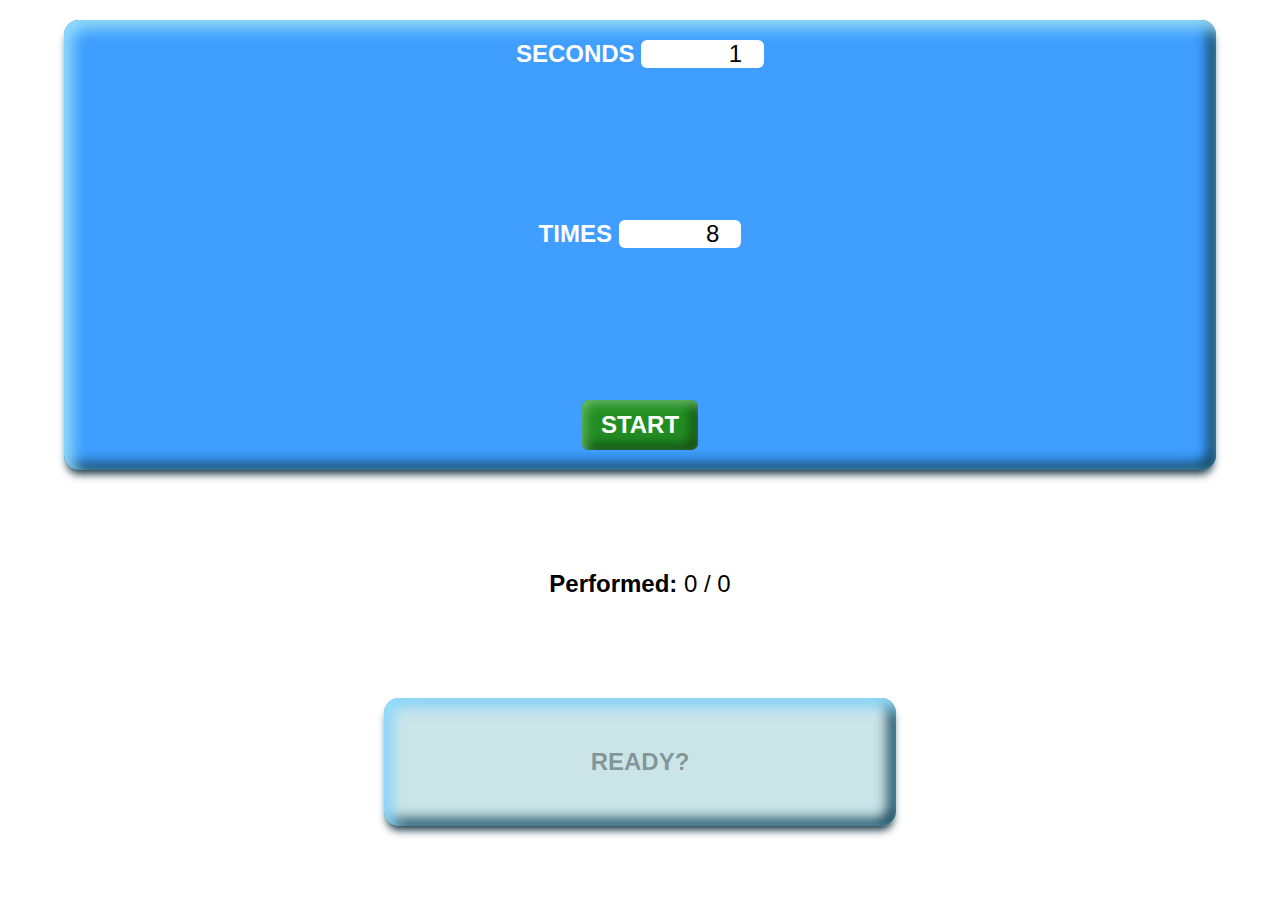
==== index.html @ 666898d5 "Improve UI" ====
<!DOCTYPE html>
<html lang="en">
<head>
    <meta charset="UTF-8">
    <meta name="viewport" content="width=device-width, initial-scale=1.0">
    <meta http-equiv="X-UA-Compatible" content="ie=edge">
    <title>Timer</title>
    <link rel="shortcut icon" href="favicon.ico" />
    <link rel="manifest" href="manifest.webmanifest">
    <link rel="stylesheet" href="styles/index.css">
</head>
<body>
    <!-- SOUNDS -->
    <audio id="startSound">
        <source src="start.ogg" type="audio/ogg">
    </audio>
    <audio id="stopSound">
        <source src="stop.ogg" type="audio/ogg">
    </audio>
    <audio id="endSound">
        <source src="end.ogg" type="audio/ogg">
    </audio>


    <!-- TIMER options -->
    <div id="container" class="blue-ctn">
        <div>
            <label for="duration">SECONDS </label>
            <input id="duration" type="number" inputmode="numeric"
                   pattern="[0-9]*" placeholder="" value="1"
            >
        </div>
        <div>            
            <label for="cycles">TIMES </label>
            <input id="cycles" type="number" inputmode="numeric"
                   pattern="[0-9]*" placeholder="" value="8"
            >
        </div>
        <button id="start" onclick="start(this)">START</button>
    </div>

    <!-- TIMER info -->
    <div id="counter">
        <b>Performed:</b> 
        <span id="performed">0</span> 
        <span id="total">/ 0</span>
    </div>    
    <!-- <div id="rem-ctn">
        <b>Remaining:</b> <span id="remaining">x</span>
    </div> -->
    <div id="timer" class="rest blue-ctn">
        READY?
    </div>

    <!-- JS -->
    <script src="scripts/index.js"></script>
    <script src="scripts/sounds.js"></script>
    <script src="scripts/pwa.js"></script>
    <script src="scripts/screenLocker.js"></script>
    <script src="sw.js"></script>
</body>
</html>
---- styles/index.css ----
* {
    font-family: -apple-system, BlinkMacSystemFont, 'Segoe UI', Roboto, Oxygen, Ubuntu, Cantarell, 'Open Sans', 'Helvetica Neue', sans-serif;
    /* transition: color .4s, border .4s; */
    font-size: x-large;
}

label {
    font-weight: 600;
    color: #fff;
}

input {
    width: 8.5vw;
    border: none;
    border-radius: 6px;
    padding: 0 7px;
    text-align: right;
}

button {
    cursor: pointer;
}

.rest {
    color: rgba(0, 0, 0, 0.356);
}

#container {
    width: 90vw;
    min-height: 50vh;
    padding: 20px;
    margin-top: 20px;
}

@media only screen and (max-width: 600px) {
    #container {
        min-height: fit-content;
    }   

    #container > *:not(:first-child) {
        margin-top: 20px;
    }
}

.blue-ctn {
    box-sizing: border-box;
    display: flex;
    flex-direction: column;
    justify-content: space-between;
    align-items: center;
    border-radius: 15px;
    margin: auto;
    text-align: center;
    background-color: #3f9eff;
    box-shadow: inset  6px  6px 14px  3px #92ddff, 
                inset -5px -4px 14px  2px #002e42, 
                       0px  7px  9px -3px #123240;
}

#start {
    /* border: solid rgb(63, 63, 63) 1px; */
    /* border: none;
    color: rgb(255, 255, 255);
    width: 100px;
    border-radius: 20px;
    font-weight: 600;
    background-image: linear-gradient(-5deg, rgb(0, 126, 0), #33e433); */
    box-shadow: inset  3px  4px 12px 0px #6cc56c, 
                inset -4px -3px 14px 0px #052605;
    border-radius: 7px;
    border: none;
    color: rgb(255, 255, 255);
    background: #228e22;
    /* width: 100px; */
    font-weight: 600;
    /* background-image: linear-gradient(-5deg, green, #33e433); */
    padding: 11px 19px;
    transition: all .2;
}

#start:disabled {
    box-shadow: inset  0px 0px 0px 0px #6cc56c, 
                inset  0px 0px 0px 0px #052605;
    background-image: linear-gradient(-5deg, gray, rgb(99, 85, 85));
    /* border-color: rgb(209, 209, 209); */
    color: rgb(209, 209, 209);
}

#timer, #done {
    margin: auto;
    margin-top: 100px;
    text-align: center;
    width: 40vw;
    padding: 50px;
    font-weight: 900;
    font-size: x-large;
    border-radius: 15px;
    background-color: #cae4e8
}

#counter {
    font-size: x-large;
    text-align: center;
    margin-top: 100px;
}
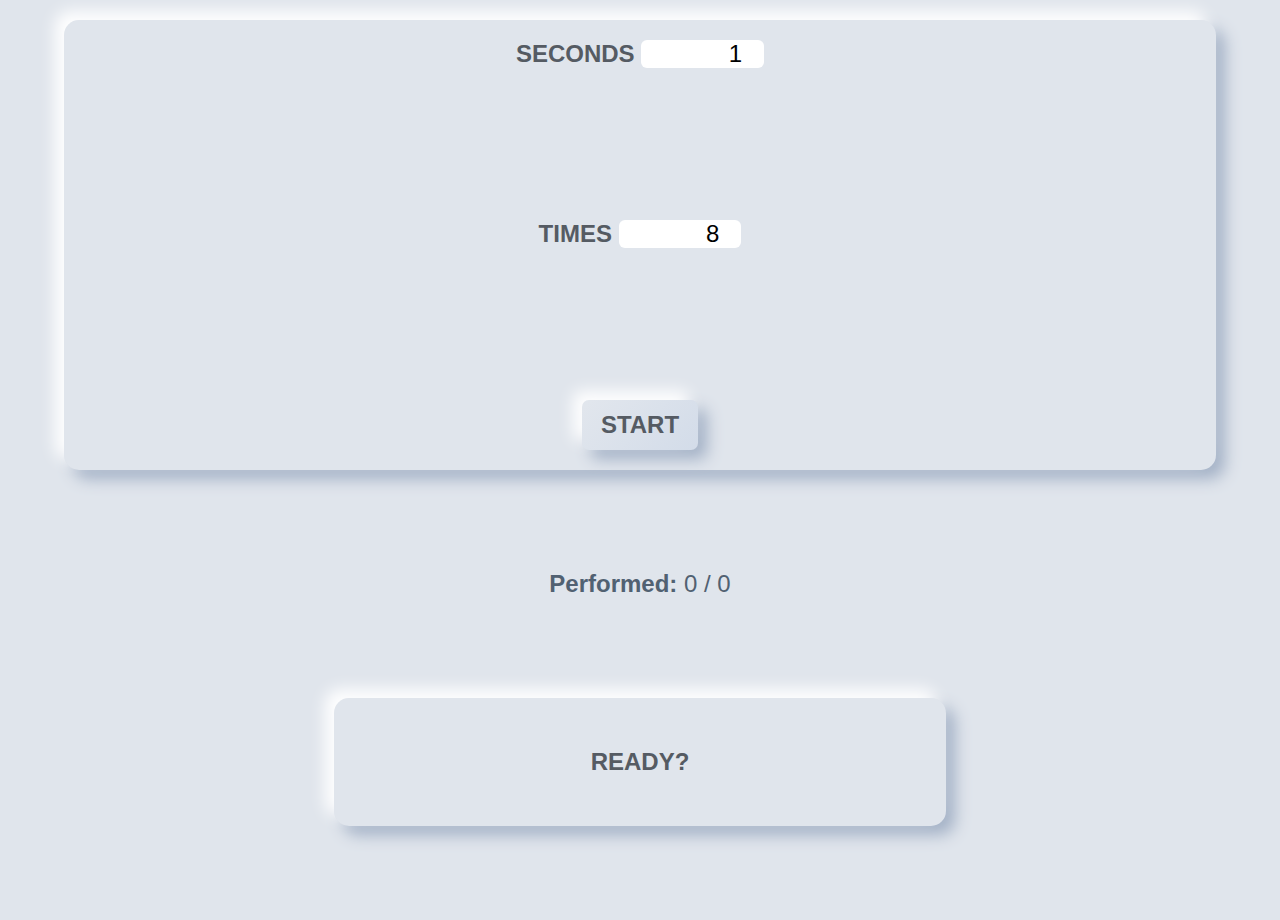
==== commit cc9d3a89: "Add neuromporphism effect" ====
--- a/index.html
+++ b/index.html
@@ -23,7 +23,7 @@
 
 
     <!-- TIMER options -->
-    <div id="container" class="blue-ctn">
+    <div id="container" class="timer-ctn neuromorph">
         <div>
             <label for="duration">SECONDS </label>
             <input id="duration" type="number" inputmode="numeric"
@@ -36,7 +36,7 @@
                    pattern="[0-9]*" placeholder="" value="8"
             >
         </div>
-        <button id="start" onclick="start(this)">START</button>
+        <button id="start" class="neuromorph convex" onclick="start(this)">START</button>
     </div>
 
     <!-- TIMER info -->
@@ -48,7 +48,7 @@
     <!-- <div id="rem-ctn">
         <b>Remaining:</b> <span id="remaining">x</span>
     </div> -->
-    <div id="timer" class="rest blue-ctn">
+    <div id="timer" class="rest neuromorph">
         READY?
     </div>
 
--- a/styles/index.css
+++ b/styles/index.css
@@ -4,9 +4,15 @@
     font-size: x-large;
 }
 
+body {
+    margin: 0;
+    height: 100vh;
+    width: 100vw;
+    background-color: #e0e5ec;
+}
+
 label {
     font-weight: 600;
-    color: #fff;
 }
 
 input {
@@ -25,24 +31,7 @@
     color: rgba(0, 0, 0, 0.356);
 }
 
-#container {
-    width: 90vw;
-    min-height: 50vh;
-    padding: 20px;
-    margin-top: 20px;
-}
-
-@media only screen and (max-width: 600px) {
-    #container {
-        min-height: fit-content;
-    }   
-
-    #container > *:not(:first-child) {
-        margin-top: 20px;
-    }
-}
-
-.blue-ctn {
+.timer-ctn {
     box-sizing: border-box;
     display: flex;
     flex-direction: column;
@@ -51,31 +40,53 @@
     border-radius: 15px;
     margin: auto;
     text-align: center;
-    background-color: #3f9eff;
+    margin-top: 20px;
+    width: 90vw;
+    min-height: 50vh;
+    padding: 20px;
+
+    /* REPLACED BY NEUROMORPH */
+    /* background-color: #3f9eff;
     box-shadow: inset  6px  6px 14px  3px #92ddff, 
                 inset -5px -4px 14px  2px #002e42, 
-                       0px  7px  9px -3px #123240;
+                       0px  7px  9px -3px #123240; */
 }
 
+@media only screen and (max-width: 600px) {
+    .timer-ctn {
+        min-height: fit-content;
+    }   
+
+    .timer-ctn > *:not(:first-child) {
+        margin-top: 20px;
+    }
+}
+
+.neuromorph {
+    box-shadow: -9px -9px 16px #fff, 
+                 9px  9px 16px #a3b1c6;
+    color: rgb(85, 91, 99);
+    transition: all .2s;
+}
+
+.convex {
+    background: linear-gradient(-45deg, rgba(0, 73, 184, 0.06), rgba(255, 255, 255, 0.06));
+}
+
+.concave {
+    background: linear-gradient(135deg, rgba(0, 78, 196, 0.06), rgba(255, 255, 255, 0.06));
+}
+
+
 #start {
-    /* border: solid rgb(63, 63, 63) 1px; */
-    /* border: none;
-    color: rgb(255, 255, 255);
-    width: 100px;
-    border-radius: 20px;
-    font-weight: 600;
-    background-image: linear-gradient(-5deg, rgb(0, 126, 0), #33e433); */
-    box-shadow: inset  3px  4px 12px 0px #6cc56c, 
+    /* box-shadow: inset  3px  4px 12px 0px #6cc56c, 
                 inset -4px -3px 14px 0px #052605;
+                background: #228e22; */
     border-radius: 7px;
     border: none;
-    color: rgb(255, 255, 255);
-    background: #228e22;
-    /* width: 100px; */
     font-weight: 600;
-    /* background-image: linear-gradient(-5deg, green, #33e433); */
     padding: 11px 19px;
-    transition: all .2;
+    transition: all .2s;
 }
 
 #start:disabled {
@@ -95,11 +106,12 @@
     font-weight: 900;
     font-size: x-large;
     border-radius: 15px;
-    background-color: #cae4e8
+    /* background-color: #cae4e8 */
 }
 
 #counter {
     font-size: x-large;
     text-align: center;
     margin-top: 100px;
+    color: #516172;
 }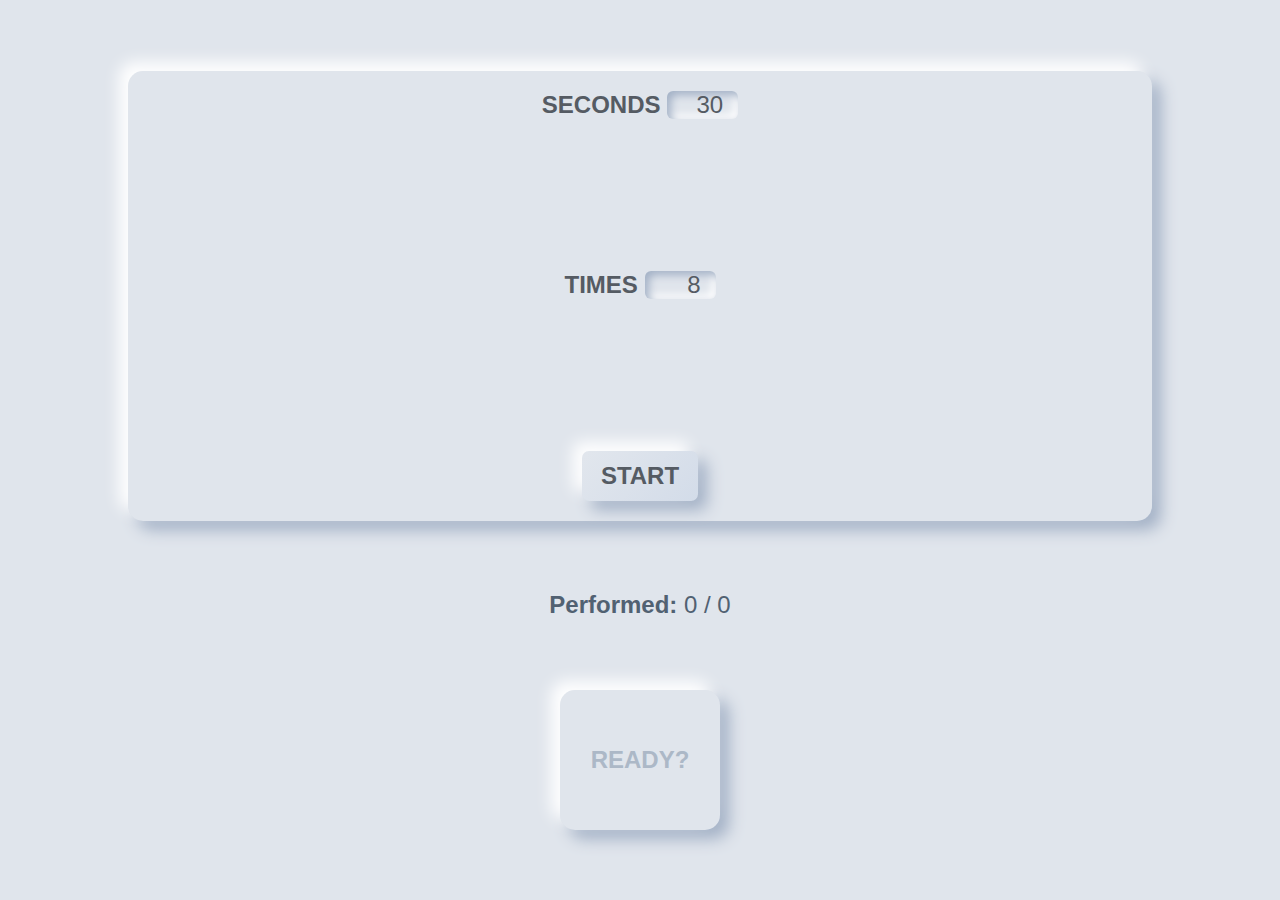
==== commit 9a093433: "improve UI" ====
--- a/index.html
+++ b/index.html
@@ -23,20 +23,22 @@
 
 
     <!-- TIMER options -->
-    <div id="container" class="timer-ctn neuromorph">
+    <div id="container" class="timer-ctn neumorph">
         <div>
             <label for="duration">SECONDS </label>
-            <input id="duration" type="number" inputmode="numeric"
-                   pattern="[0-9]*" placeholder="" value="1"
+            <input id="duration" class="neumorph" 
+                   type="number" inputmode="numeric"
+                   pattern="[0-9]*" placeholder="" value="30"
             >
         </div>
         <div>            
             <label for="cycles">TIMES </label>
-            <input id="cycles" type="number" inputmode="numeric"
+            <input id="cycles" class="neumorph"
+                   type="number" inputmode="numeric"
                    pattern="[0-9]*" placeholder="" value="8"
             >
         </div>
-        <button id="start" class="neuromorph convex" onclick="start(this)">START</button>
+        <button id="start" class="neumorph convex" onclick="start(this)">START</button>
     </div>
 
     <!-- TIMER info -->
@@ -48,7 +50,7 @@
     <!-- <div id="rem-ctn">
         <b>Remaining:</b> <span id="remaining">x</span>
     </div> -->
-    <div id="timer" class="rest neuromorph">
+    <div id="timer" class="rest neumorph">
         READY?
     </div>
 
--- a/styles/index.css
+++ b/styles/index.css
@@ -2,6 +2,7 @@
     font-family: -apple-system, BlinkMacSystemFont, 'Segoe UI', Roboto, Oxygen, Ubuntu, Cantarell, 'Open Sans', 'Helvetica Neue', sans-serif;
     /* transition: color .4s, border .4s; */
     font-size: x-large;
+    box-sizing: border-box;
 }
 
 body {
@@ -9,6 +10,8 @@
     height: 100vh;
     width: 100vw;
     background-color: #e0e5ec;
+    display: flex;
+    flex-direction: column;
 }
 
 label {
@@ -16,11 +19,25 @@
 }
 
 input {
-    width: 8.5vw;
     border: none;
     border-radius: 6px;
     padding: 0 7px;
     text-align: right;
+    width: 71px;
+    padding: 0 15px;
+}
+
+/* Hide arrows */
+/* Chrome, Safari, Edge, Opera */
+input::-webkit-outer-spin-button,
+input::-webkit-inner-spin-button {
+  -webkit-appearance: none;
+  margin: 0;
+}
+
+/* Firefox */
+input[type=number] {
+  -moz-appearance: textfield;
 }
 
 button {
@@ -40,12 +57,11 @@
     border-radius: 15px;
     margin: auto;
     text-align: center;
-    margin-top: 20px;
-    width: 90vw;
+    width: 80vw;
     min-height: 50vh;
     padding: 20px;
 
-    /* REPLACED BY NEUROMORPH */
+    /* REPLACED BY neumorph */
     /* background-color: #3f9eff;
     box-shadow: inset  6px  6px 14px  3px #92ddff, 
                 inset -5px -4px 14px  2px #002e42, 
@@ -62,10 +78,20 @@
     }
 }
 
-.neuromorph {
+.neumorph {
     box-shadow: -9px -9px 16px #fff, 
                  9px  9px 16px #a3b1c6;
     color: rgb(85, 91, 99);
+    transition: all .2s;
+}
+
+input.neumorph {
+    box-shadow: inset 4px 4px 8px #a3b1c6,
+                inset -4px -4px 8px #fff;
+    /* box-shadow: inset -9px -9px 16px #fff, 
+                inset 9px 9px 16px #a3b1c6; */
+    color: rgb(85, 91, 99);
+    background-color: transparent;
     transition: all .2s;
 }
 
@@ -97,21 +123,26 @@
     color: rgb(209, 209, 209);
 }
 
-#timer, #done {
+#timer {
     margin: auto;
-    margin-top: 100px;
     text-align: center;
-    width: 40vw;
-    padding: 50px;
+    width: 160px;
+    height: 140px;
     font-weight: 900;
     font-size: x-large;
     border-radius: 15px;
+    display: grid;
+    place-items: center;
     /* background-color: #cae4e8 */
+}
+
+#timer.rest {
+    color: rgb(172, 184, 199);
 }
 
 #counter {
     font-size: x-large;
     text-align: center;
-    margin-top: 100px;
+    /* margin-top: 100px; */
     color: #516172;
 }